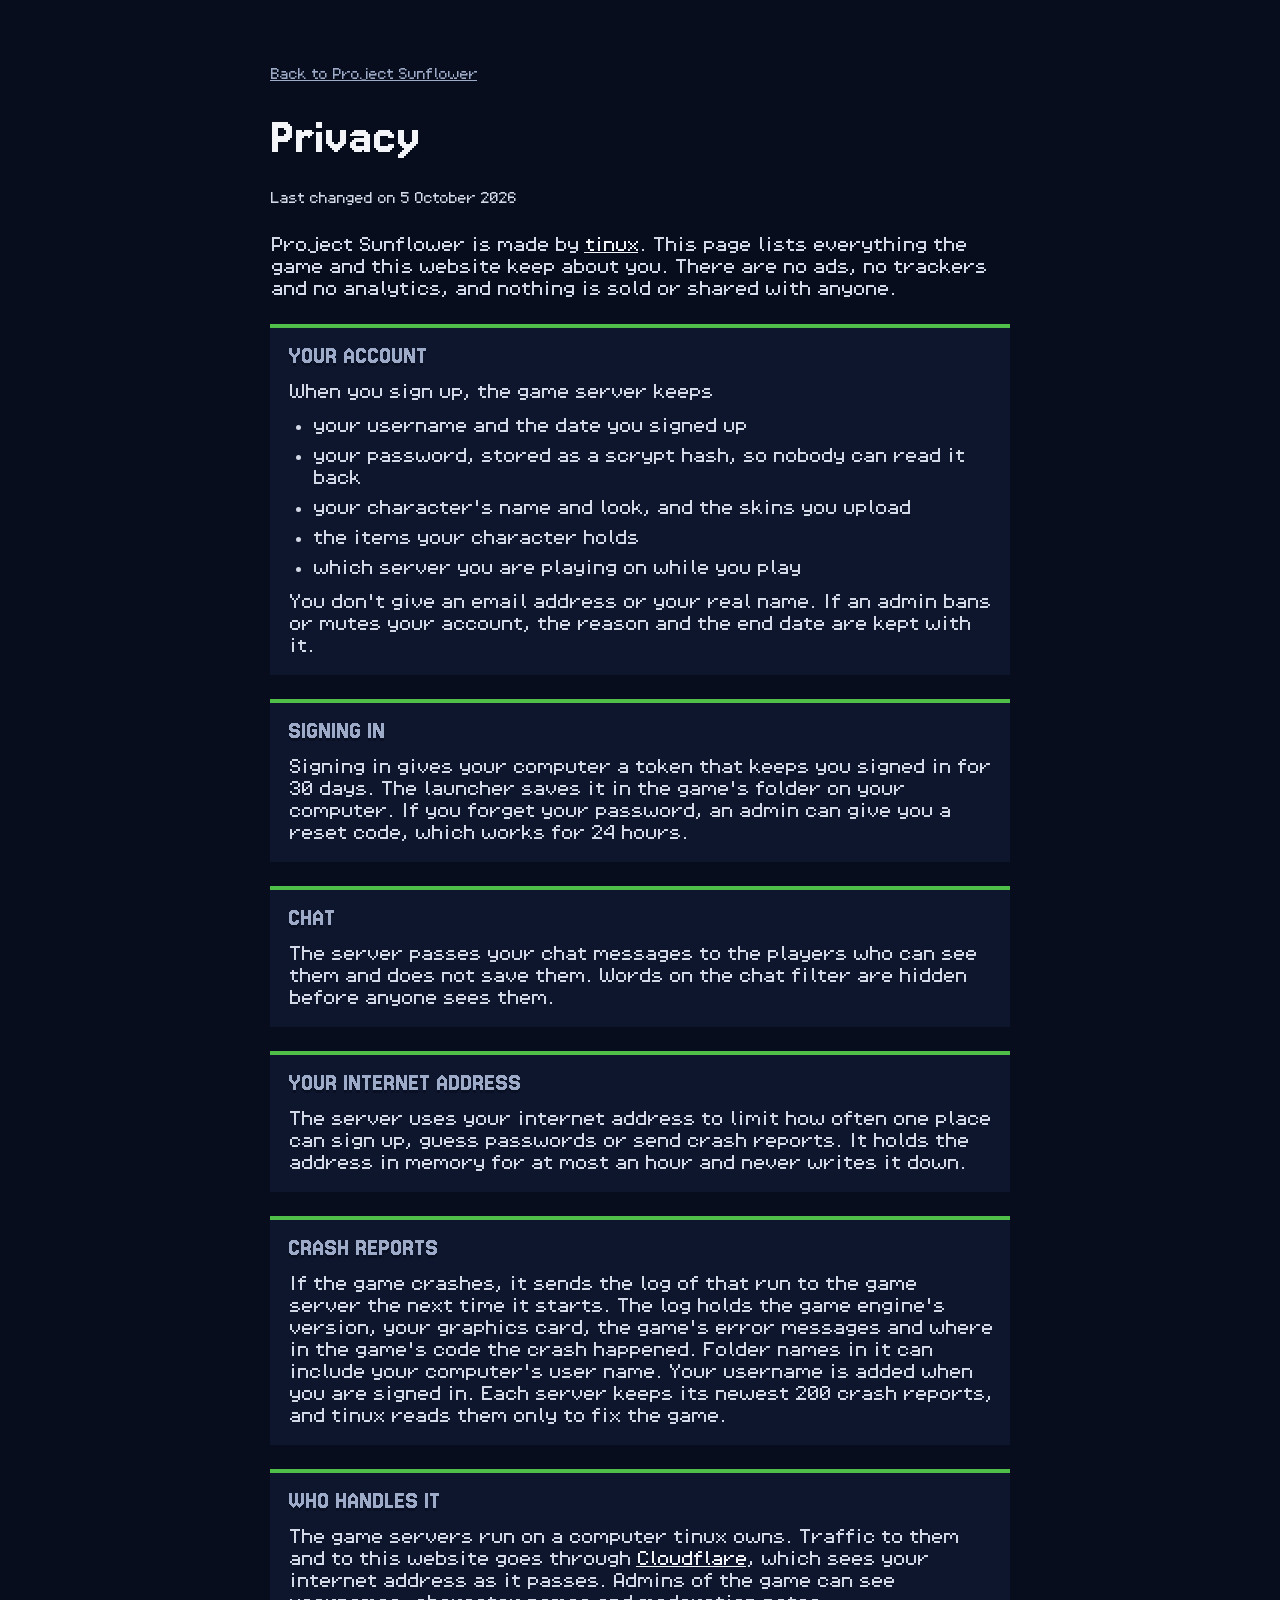
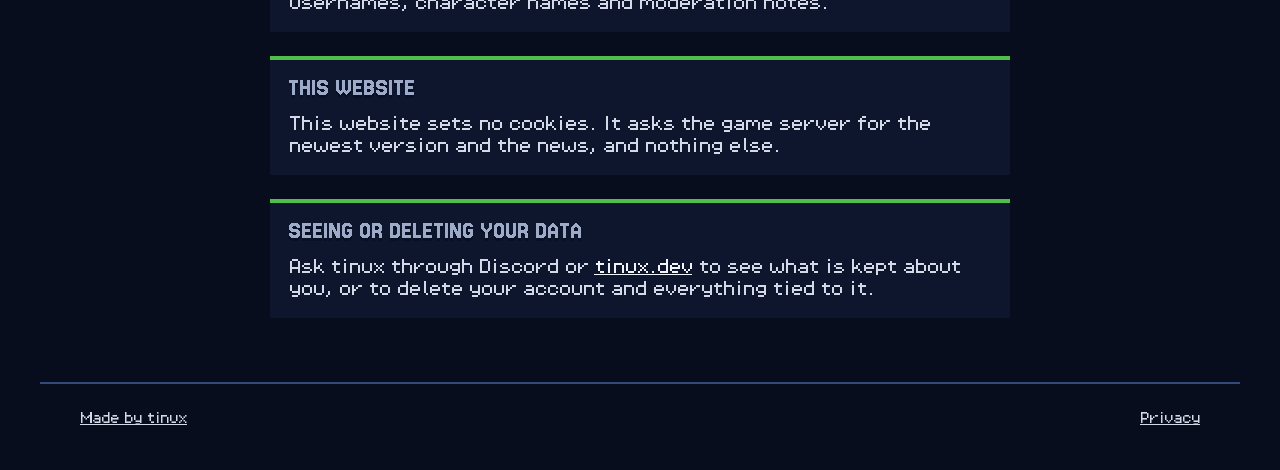
==== privacy.html @ d71be51a "Privacy page, linked from the footer Co-Authored-By: Claude <noreply@anthropic.com>" ====
<!doctype html>
<html lang="en">
  <head>
    <meta charset="utf-8" />
    <meta name="viewport" content="width=device-width, initial-scale=1" />
    <title>Privacy, Project Sunflower</title>
    <meta name="description" content="What Project Sunflower keeps about players, why, and how to have it deleted." />
    <link rel="icon" href="/assets/pictures/favicon.png" />
    <link rel="preload" href="/assets/fonts/jersey15Latin.woff2" as="font" type="font/woff2" crossorigin />
    <link rel="stylesheet" href="/assets/style.css" />
  </head>
  <body>
    <main class="text-page">
      <a class="back-link" href="/">Back to Project Sunflower</a>
      <h1>Privacy</h1>
      <p class="text-page-date">Last changed on 5 October 2026</p>

      <p>
        Project Sunflower is made by <a href="https://tinux.dev">tinux</a>. This page lists everything the game and
        this website keep about you. There are no ads, no trackers and no analytics, and nothing is sold or shared
        with anyone.
      </p>

      <section class="panel">
        <h2>Your account</h2>
        <p>When you sign up, the game server keeps</p>
        <ul>
          <li>your username and the date you signed up</li>
          <li>your password, stored as a scrypt hash, so nobody can read it back</li>
          <li>your character's name and look, and the skins you upload</li>
          <li>the items your character holds</li>
          <li>which server you are playing on while you play</li>
        </ul>
        <p>
          You don't give an email address or your real name. If an admin bans or mutes your account, the reason and
          the end date are kept with it.
        </p>
      </section>

      <section class="panel">
        <h2>Signing in</h2>
        <p>
          Signing in gives your computer a token that keeps you signed in for 30 days. The launcher saves it in the
          game's folder on your computer. If you forget your password, an admin can give you a reset code, which works
          for 24 hours.
        </p>
      </section>

      <section class="panel">
        <h2>Chat</h2>
        <p>
          The server passes your chat messages to the players who can see them and does not save them. Words on the
          chat filter are hidden before anyone sees them.
        </p>
      </section>

      <section class="panel">
        <h2>Your internet address</h2>
        <p>
          The server uses your internet address to limit how often one place can sign up, guess passwords or send
          crash reports. It holds the address in memory for at most an hour and never writes it down.
        </p>
      </section>

      <section class="panel">
        <h2>Crash reports</h2>
        <p>
          If the game crashes, it sends the log of that run to the game server the next time it starts. The log holds
          the game engine's version, your graphics card, the game's error messages and where in the game's code the
          crash happened. Folder names in it can include your computer's user name. Your username is added when you are
          signed in. Each server keeps its newest 200 crash reports, and tinux reads them only to fix the game.
        </p>
      </section>

      <section class="panel">
        <h2>Who handles it</h2>
        <p>
          The game servers run on a computer tinux owns. Traffic to them and to this website goes through
          <a href="https://www.cloudflare.com/privacypolicy/">Cloudflare</a>, which sees your internet address as it
          passes. Admins of the game can see usernames, character names and moderation notes.
        </p>
      </section>

      <section class="panel">
        <h2>This website</h2>
        <p>
          This website sets no cookies. It asks the game server for the newest version and the news, and nothing else.
        </p>
      </section>

      <section class="panel">
        <h2>Seeing or deleting your data</h2>
        <p>
          Ask tinux through Discord or <a href="https://tinux.dev">tinux.dev</a> to see what is kept about you, or to
          delete your account and everything tied to it.
        </p>
      </section>
    </main>

    <footer class="footer">
      <a href="https://tinux.dev">Made by tinux</a>
      <a href="/privacy.html">Privacy</a>
    </footer>
  </body>
</html>
---- assets/style.css ----
@font-face {
  font-family: "Jersey 15";
  src: url("/assets/fonts/jersey15Latin.woff2") format("woff2");
  font-display: swap;
}

@font-face {
  font-family: "Pixel Operator 8";
  src: url("/assets/fonts/PixelOperator8-Tight.ttf") format("truetype");
  font-display: swap;
}

@font-face {
  font-family: "Pixel Operator 8";
  src: url("/assets/fonts/PixelOperator8-Tight-Bold.ttf") format("truetype");
  font-weight: 700;
  font-display: swap;
}

:root {
  --navy-deep: #070d1c;
  --navy: #0c1630;
  --panel: rgb(14 24 48 / 0.86);
  --line: #34487a;
  --text: #f2f4f8;
  --text-soft: #d3d9e6;
  --text-dim: #9eabc8;
  --green: #4fbf4a;
  --green-bright: #5ccf56;
  --green-dark: #2f7f2c;
  --key: #25365f;
  --key-dark: #111b35;
  --shade: rgb(5 9 20);
  --drop: rgb(7 13 28 / 0.55);
  --ease-out: cubic-bezier(0.23, 1, 0.32, 1);
  --press-seconds: 120ms;
  --pixel-font: "Jersey 15", monospace;
  --body-font: "Pixel Operator 8", monospace;
  --pixel-size: 27px;
  --title-size: 54px;
  --body-size: 16px;
  --small-size: 12px;
  --body-line: 22px;
  --border: 2px;
  --panel-top-line: 4px;
  --button-drop: 4px;
  --text-drop: 3px;
  --edge: 40px;
  --news-width: 460px;
  --content-width: 1200px;
}

* {
  box-sizing: border-box;
}

html {
  background: var(--navy-deep);
  color: var(--text);
  font-family: var(--body-font);
  font-size: var(--body-size);
  line-height: var(--body-line);
  -webkit-font-smoothing: none;
  font-smooth: never;
}

body {
  margin: 0;
}

h1,
h2,
h3 {
  margin: 0;
  font-family: var(--pixel-font);
  font-weight: 400;
  text-shadow: 0 var(--text-drop) 0 var(--drop);
}

h2 {
  font-size: var(--pixel-size);
  line-height: 1;
  text-transform: uppercase;
  color: var(--text-dim);
}

h3 {
  font-size: var(--pixel-size);
  line-height: 1;
}

a {
  color: var(--text);
}

code {
  font-family: var(--body-font);
  font-weight: 700;
  color: var(--text);
}

.hero {
  min-height: 100vh;
  display: flex;
  align-items: center;
  padding: var(--edge);
  background:
    linear-gradient(to bottom, rgb(5 9 20 / 0.75), rgb(5 9 20 / 0) 22%),
    linear-gradient(to right, rgb(5 9 20 / 0.6), rgb(5 9 20 / 0.2) 35%, rgb(5 9 20 / 0) 60%),
    linear-gradient(to bottom, rgb(7 13 28 / 0) 70%, var(--navy-deep)),
    url("/assets/pictures/scenery.webp") center / cover no-repeat,
    var(--navy);
}

.hero-columns {
  width: 100%;
  max-width: var(--content-width);
  margin: 0 auto;
  display: flex;
  flex-wrap: wrap;
  justify-content: space-between;
  align-items: flex-start;
  gap: var(--edge);
}

.get-game {
  display: flex;
  flex-direction: column;
  gap: 24px;
  max-width: 560px;
}

.title {
  display: block;
  max-width: 100%;
  height: auto;
  image-rendering: pixelated;
}

.pitch {
  margin: 0;
  font-size: var(--body-size);
  color: var(--text-soft);
  text-shadow: 0 var(--text-drop) 0 var(--drop);
}

.download-area {
  display: flex;
  flex-direction: column;
  gap: 12px;
}

.download-buttons {
  display: flex;
  flex-wrap: wrap;
  align-items: center;
  gap: 16px;
}

.download-details,
.download-status,
.news-status {
  margin: 0;
  color: var(--text-dim);
  font-size: var(--small-size);
  text-shadow: 0 var(--text-drop) 0 var(--drop);
}

.download-details:empty,
.download-status:empty,
.news-status:empty {
  display: none;
}

.button {
  display: inline-flex;
  align-items: center;
  gap: 12px;
  border: var(--border) solid;
  font-family: var(--pixel-font);
  text-decoration: none;
  text-transform: uppercase;
  transition:
    background-color var(--press-seconds) var(--ease-out),
    transform var(--press-seconds) var(--ease-out),
    box-shadow var(--press-seconds) var(--ease-out);
}

.button svg {
  width: 24px;
  height: 24px;
  flex: none;
}

.button small {
  font-family: var(--body-font);
  font-size: var(--small-size);
  text-transform: none;
  opacity: 0.8;
}

.button-main {
  padding: 10px 24px 12px;
  font-size: var(--pixel-size);
  line-height: 1;
  color: var(--text);
  background: var(--green);
  border-color: var(--green-dark);
  box-shadow: 0 var(--button-drop) 0 var(--green-dark);
  text-shadow: 0 var(--text-drop) 0 var(--green-dark);
}

.button-main:hover {
  background: var(--green-bright);
}

.button-other {
  padding: 6px 14px 8px;
  font-size: 20px;
  line-height: 1;
  color: var(--text-soft);
  background: var(--key);
  border-color: var(--key-dark);
  box-shadow: 0 var(--button-drop) 0 var(--key-dark);
}

.download-buttons:not(:has(.button-main)) .button-other {
  padding: 10px 24px 12px;
  font-size: var(--pixel-size);
}

.button-other:hover {
  background: var(--line);
  color: var(--text);
}

.button:active {
  transform: translateY(2px);
  box-shadow: 0 calc(var(--button-drop) - 2px) 0 var(--key-dark);
}

.button-main:active {
  box-shadow: 0 calc(var(--button-drop) - 2px) 0 var(--green-dark);
}

.button:focus-visible {
  outline: none;
  border-color: var(--text);
}

.panel {
  background: var(--panel);
  border-top: var(--panel-top-line) solid var(--green);
  padding: 14px 18px 18px;
}

.news {
  width: var(--news-width);
  max-width: 100%;
  display: flex;
  flex-direction: column;
  gap: 6px;
}

.news-list {
  list-style: none;
  margin: 0;
  padding: 0;
  max-height: 420px;
  overflow-y: auto;
  scrollbar-color: var(--line) transparent;
}

.news-list li + li {
  border-top: var(--border) solid var(--line);
}

.news-list details {
  padding: 14px 0;
}

.news-list summary {
  display: grid;
  gap: 4px;
  cursor: pointer;
  list-style: none;
}

.news-list summary::-webkit-details-marker {
  display: none;
}

.news-list time {
  color: var(--text-dim);
}

.news-list strong {
  font-weight: 700;
}

.news-list summary span {
  color: var(--text-soft);
}

.news-list details p {
  margin: 10px 0 0;
  color: var(--text-soft);
}

.install {
  max-width: var(--content-width);
  margin: 0 auto;
  padding: 64px var(--edge);
  display: flex;
  flex-direction: column;
  gap: 24px;
}

.install-columns {
  display: grid;
  grid-template-columns: repeat(auto-fit, minmax(320px, 1fr));
  gap: var(--edge);
}

.install ol {
  margin: 12px 0 0;
  padding-left: 24px;
  color: var(--text-soft);
}

.install li + li {
  margin-top: 8px;
}

.install-note {
  margin: 0;
  color: var(--text-dim);
}

.text-page {
  max-width: 820px;
  margin: 0 auto;
  padding: 64px var(--edge);
  display: flex;
  flex-direction: column;
  gap: 24px;
}

.text-page h1 {
  font-size: var(--title-size);
  line-height: 1;
}

.text-page p,
.text-page ul {
  margin: 0;
  color: var(--text-soft);
}

.text-page .panel {
  display: flex;
  flex-direction: column;
  gap: 12px;
}

.text-page ul {
  padding-left: 24px;
}

.text-page li + li {
  margin-top: 8px;
}

.text-page-date,
.back-link {
  font-size: var(--small-size);
  color: var(--text-dim);
}

.footer {
  max-width: var(--content-width);
  margin: 0 auto;
  padding: 24px var(--edge) 40px;
  display: flex;
  justify-content: space-between;
  gap: var(--edge);
  border-top: var(--border) solid var(--line);
  color: var(--text-dim);
  font-size: var(--small-size);
}

.footer a {
  color: var(--text-soft);
}

@media (prefers-reduced-motion: reduce) {
  .button {
    transition: background-color var(--press-seconds) var(--ease-out);
  }

  .button:active {
    transform: none;
  }
}
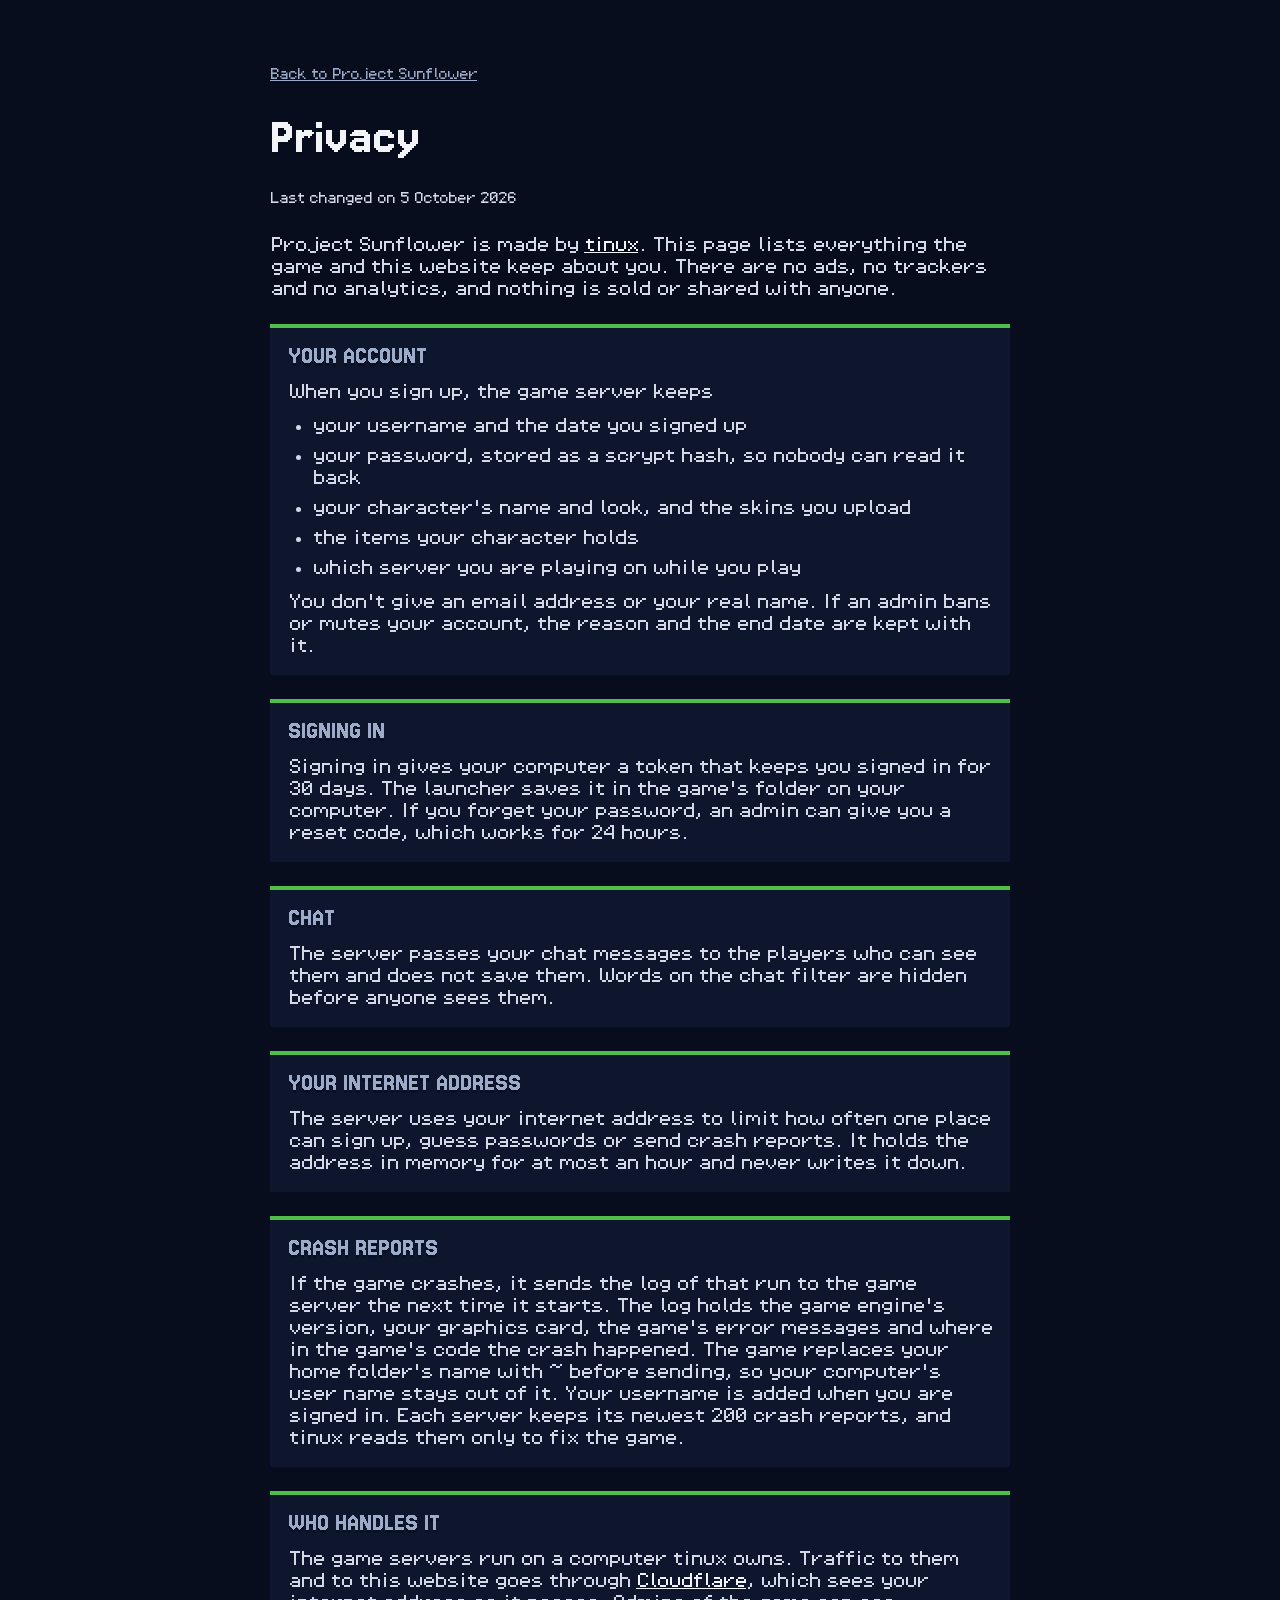
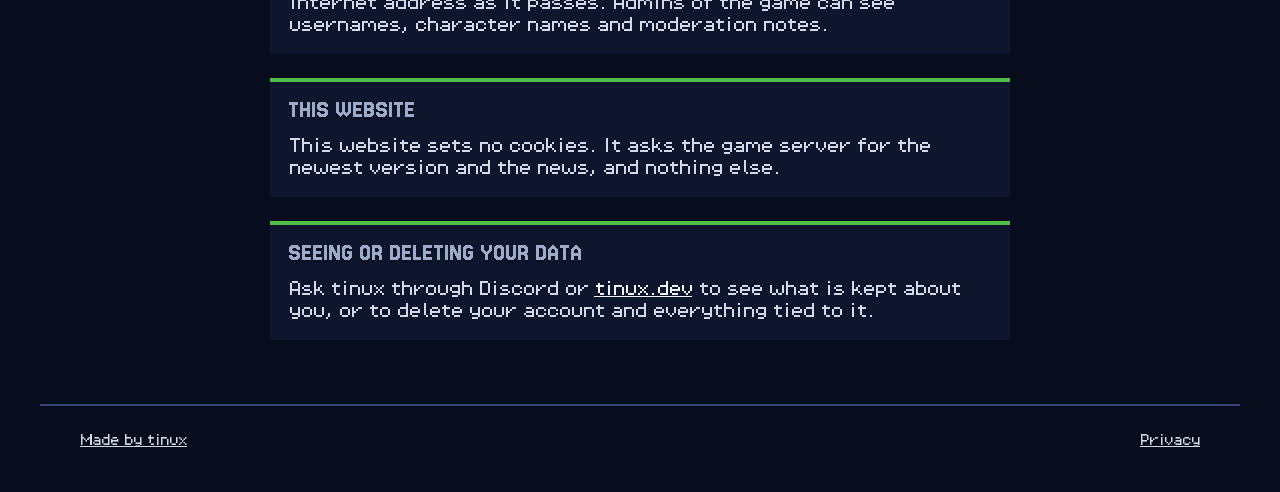
==== commit 1e1f95c7: "The privacy page says crash reports leave out the computer's user name Co-Authored-By: Claude <norep" ====
--- a/privacy.html
+++ b/privacy.html
@@ -67,8 +67,8 @@
         <p>
           If the game crashes, it sends the log of that run to the game server the next time it starts. The log holds
           the game engine's version, your graphics card, the game's error messages and where in the game's code the
-          crash happened. Folder names in it can include your computer's user name. Your username is added when you are
-          signed in. Each server keeps its newest 200 crash reports, and tinux reads them only to fix the game.
+          crash happened. The game replaces your home folder's name with ~ before sending, so your computer's user
+          name stays out of it. Your username is added when you are signed in. Each server keeps its newest 200 crash reports, and tinux reads them only to fix the game.
         </p>
       </section>
 
